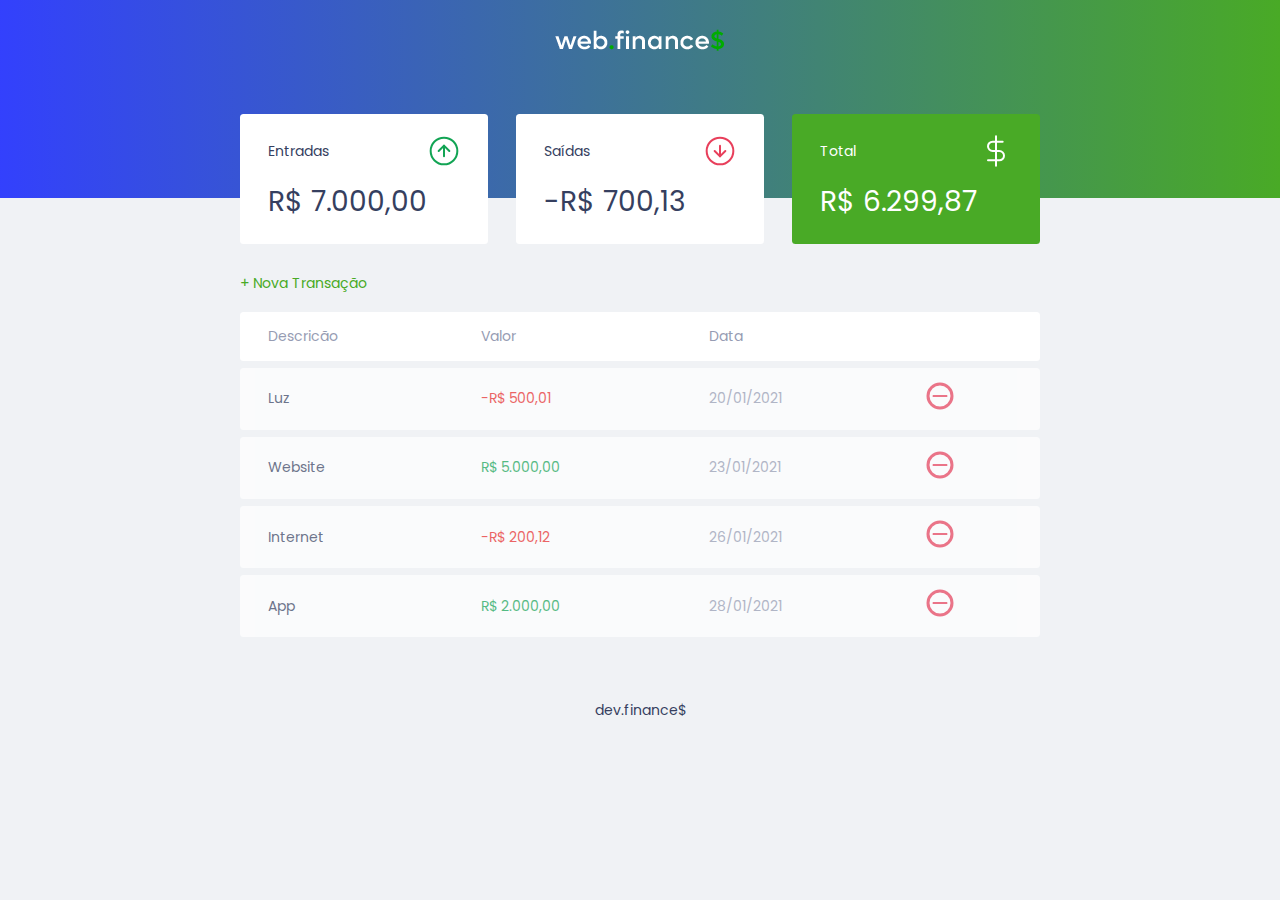
==== index.html @ 3d53b21f "new script" ====
<!DOCTYPE html>
<html lang="pt-br">

<head>
    <meta charset="UTF-8">
    <meta http-equiv="X-UA-Compatible" content="IE=edge">
    <meta name="viewport" content="width=device-width, initial-scale=1.0">
    <title>Web.Finance$</title>
    <link rel="stylesheet" href="./style.css">
    <link rel="preconnect" href="https://fonts.gstatic.com">
    <link href="https://fonts.googleapis.com/css2?family=Poppins:ital,wght@0,100;0,400;0,700;1,100&display=swap"
        rel="stylesheet">
</head>

<body>
    <header>
        <img src="assets/logo.png" alt="Logo web Finances">
    </header>

    <main class="container">
        <section id="balance">
            <h2 class="sr-only">Balanço</h2>

            <div class="card">
                <h3>
                    <span>Entradas</span>
                    <img src="assets/income.svg" alt="Image de entradas">
                </h3>
                <p id="incomeDisplay">R$ 5.000,00</p>
            </div>
            <div class="card">
                <h3>
                    <span>Saídas</span>
                    <img src="assets/expense.svg" alt="Image de saidas">
                </h3>
                <p id="expenseDisplay">R$ 2.000,00</p>
            </div>
            <div class="card total">
                <h3>
                    <span>Total</span>
                    <img src="assets/total.svg" alt="Image de total">
                </h3>
                <p id="totalDisplay">R$ 3.000,00</p>
            </div>
        </section>

        <section id="transaction">
            <h2 class="sr-only">Transações</h2>

            <a href="#" onclick="Modal.open()" class="button new">+ Nova Transação</a>

            <table id="data-table">
                <thead>
                    <th>Descricão</th>
                    <th>Valor</th>
                    <th>Data</th>
                    <th></th>
                </thead>

                <tbody>
                </tbody>
            </table>
        </section>
    </main>

    <div class="modal-overlay">
        <div class="modal">
            <div id="form">
                <h2>Nova transação</h2>
                <form action="">
                    <div class="input-group">
                        <label class="sr-only" for="amount">Descrição</label>
                        <input type="text" id="amount" name="amount" placeholder="Descrição">
                    </div>
                    <div class="input-group">
                        <label class="sr-only" for="amount">Valor</label>
                        <input type="number" step="0.01" id="amount" name="amount" placeholder="0,00">
                        <small class="help">Use o sinal - (Negativo) para despesas e , (vírgula) para cassas
                            decimais.</small>
                    </div>
                    <div class="input-group">
                        <label class="sr-only" for="date">Data</label>
                        <input type="date" id="date" name="date" placeholder="Data">
                    </div>
                    <div class="input-group actions">
                        <a href="#" onclick="Modal.close()" class="button cancel">Cacelar</a>
                        <button>Salvar</button>
                    </div>
                </form>
            </div>
        </div>
    </div>

    <footer>
        <p>dev.finance$</p>
    </footer>
    <script src="script.js"></script>
</body>

</html>
---- style.css ----
/*Global -----------------------*/
:root{
    --dark-blue: #363f5f;
    --green: #49AA26;
}
* {
    margin: 0;
    padding: 0;
    box-sizing: border-box;
}
html{
    font-size:93.75%;
}
body{
    font-family: 'Poppins', sans-serif;
    background-color: #f0f2f5;
}
/*Tittles -----------------------*/
.container {
    width: min(90vw, 800px);
    margin: auto;
}
.sr-only{
    position: absolute;
    width: 1px;
    height: 1px;
    padding: 0;
    margin: -1px;
    overflow: hidden;
    clip: rect(0, 0, 0, 0);
    white-space: nowrap;
    border-width: 0;
}
h2{
    margin-top: 3.2rem;
    margin-bottom: 0.8rem;
    color: var(--dark-blue);
    font-weight: normal;
}
/*Links & Buttons -----------------------*/
a{
    color: var(--green);
    text-decoration: none;
}
a:hover{
    color: #3dd705;
}
.button.new{
    display: inline-block;
    margin-bottom: .8rem;
}
button{
    width: 100%;
    height: 50px;
    border: none;
    color: white;
    background-color: var(--green);
    padding: 0;
    border-radius: 0.10rem;
    cursor: pointer;
}
button:hover{
    background-color: #3dd705;
}
.button.cancel{
    color: #e92929;
    border: 2px #e92929 solid;
    border-radius: 0.10rem;
    height: 50px;
    display: flex;
    align-items: center;
    justify-content: center;
    opacity: 0.7;
}
.button.cancel:hover{
    opacity: 1;
}
/*Header -----------------------*/
header {
    background-image: linear-gradient(to right, rgba(0, 17, 255, 0.788), var(--green));
    padding: 2rem 0 10rem;
    text-align: center;
}
header img{
    width: 172px;
}
/*Balance -----------------------*/
#balance {
    margin-top: -6rem;
}
#balance h2 {
    color: white;
    margin-top: 0;
}
/*Cards -----------------------*/
.card {
    background-color: white;
    padding: 1.5rem 2rem;
    border-radius: 0.25rem;
    margin-bottom: 2rem;
    color: var(--dark-blue);
}
.card h3 {
    font-weight: normal;
    font-size: 1rem;
    display: flex;
    align-items: center;
    justify-content: space-between;
}
.card p {
    font-size: 2rem;
    line-height: 3rem;
    margin-top: 1rem;
}
.card.total {
    background-color: var(--green);
    color: white;
}
/*Table -----------------------*/
#transaction{
    display: block;
    width: 100%;
    overflow-x: auto;
}
#data-table {
    width: 100%;
    border-spacing: 0 0.5rem;
    color: #969cb3;
}
th:first-child, 
td:first-child{
    border-radius: 0.25rem 0 0 0.25rem;
}
th:last-child, 
td:last-child{
    border-radius: 0 0.25rem 0.25rem 0;
}
table th {
    background: white;
    font-weight: normal;
    text-align: left;
    padding: 1rem 2rem;
}
table tbody tr{
    opacity: 0.7;
}
table tbody tr:hover{
    opacity: 1;
}
table td {
    background: white;
    padding: 1rem 2rem;
}
td.description {
    color: var(--dark-blue);
}
td.income{
    color: #12a454;
}
td.expense{
    color: #e92929;
}
/*Modal -----------------------*/
.modal-overlay{
    width: 100%;
    height: 100%;
    background-color: rgba(0, 0, 0, 0.7);
    position: fixed;
    top: 0;
    display: flex;
    align-items: center;
    justify-content:center;
    opacity: 0;
    visibility: hidden;
}
.modal-overlay.active{
    opacity: 1;
    visibility: visible;
}
.modal{
    background-color: #f0f2f5;
    padding: 2.4rem;
}
/*Form -----------------------*/
#form{
    max-width: 500px;
}
#form h2{
    margin-top: 0;
}
input{
    border: none;
    border-radius: 0.2rem;
    padding: 0.8rem;
    width: 100%;
}
.input-group{
    margin-top: 0.8rem;
}
.input-group small{
    opacity: 0.4;
}
.input-group.actions{
    display: flex;
    justify-content: space-between;
    align-items: center;
}
.input-group.actions .button,
.input-group.actions button{
    width: 48%;
}
/*Footer -----------------------*/
footer{
    text-align: center;
    padding: 4rem 0 2rem;
    color: var(--dark-blue);
}
/*Responsive -----------------------*/
@media (min-width: 800px){
    html{
        font-size: 87.75%;
    }
    #balance{
        display: grid;
        grid-template-columns: 1fr 1fr 1fr;
        gap: 2rem;
    }
}
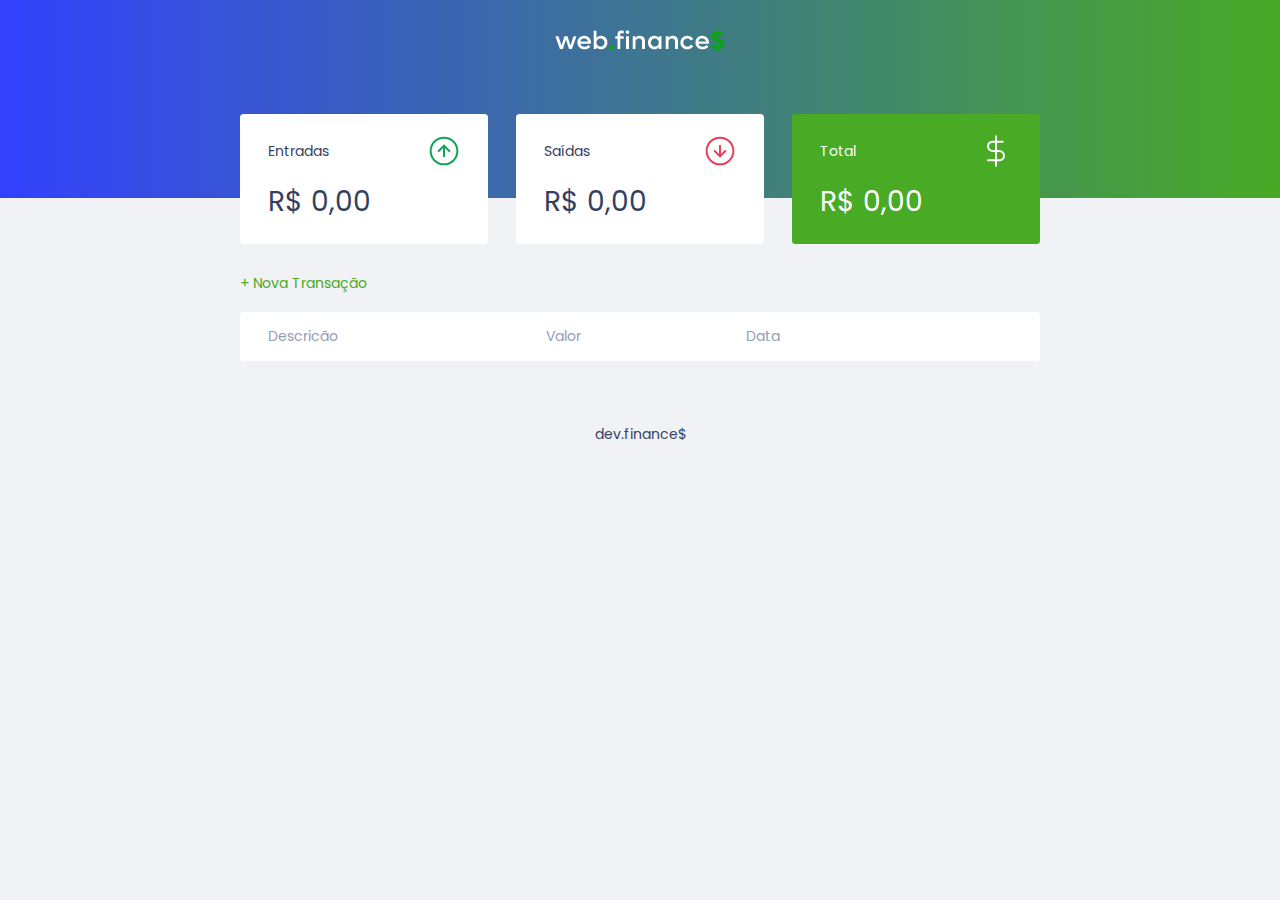
==== commit 8a42d5fe: "Final" ====
--- a/index.html
+++ b/index.html
@@ -26,21 +26,21 @@
                     <span>Entradas</span>
                     <img src="assets/income.svg" alt="Image de entradas">
                 </h3>
-                <p id="incomeDisplay">R$ 5.000,00</p>
+                <p id="incomeDisplay">R$ 0,00</p>
             </div>
             <div class="card">
                 <h3>
                     <span>Saídas</span>
                     <img src="assets/expense.svg" alt="Image de saidas">
                 </h3>
-                <p id="expenseDisplay">R$ 2.000,00</p>
+                <p id="expenseDisplay">R$ 0,00</p>
             </div>
             <div class="card total">
                 <h3>
                     <span>Total</span>
                     <img src="assets/total.svg" alt="Image de total">
                 </h3>
-                <p id="totalDisplay">R$ 3.000,00</p>
+                <p id="totalDisplay">R$ 0,00</p>
             </div>
         </section>
 
@@ -67,10 +67,10 @@
         <div class="modal">
             <div id="form">
                 <h2>Nova transação</h2>
-                <form action="">
+                <form action="" onsubmit="Form.submit(event)">
                     <div class="input-group">
-                        <label class="sr-only" for="amount">Descrição</label>
-                        <input type="text" id="amount" name="amount" placeholder="Descrição">
+                        <label class="sr-only" for="description">Descrição</label>
+                        <input type="text" id="description" name="description" placeholder="Descrição">
                     </div>
                     <div class="input-group">
                         <label class="sr-only" for="amount">Valor</label>
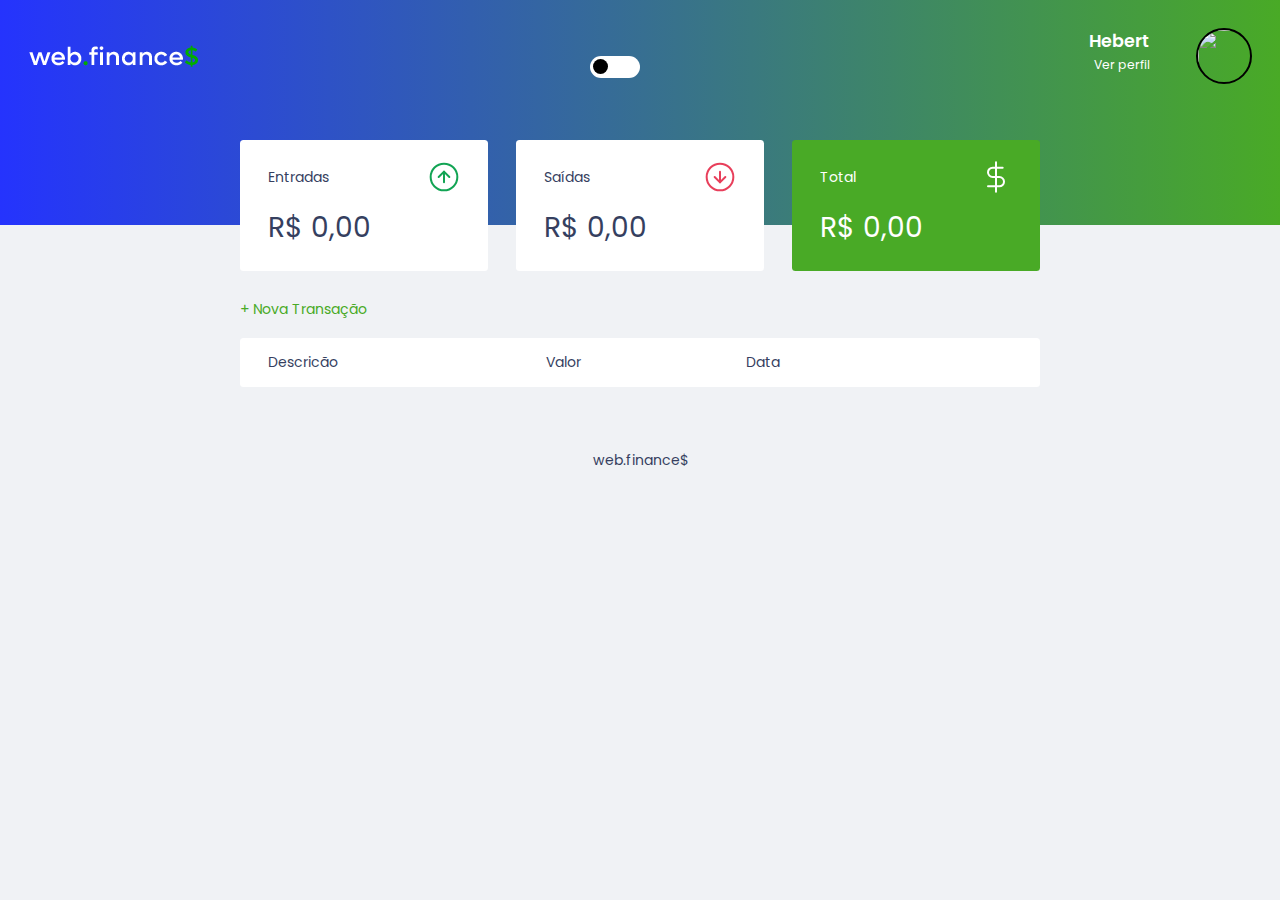
==== commit cba7d2c9: "ajuste dark button" ====
--- a/index.html
+++ b/index.html
@@ -8,15 +8,41 @@
     <title>Web.Finance$</title>
     <link rel="stylesheet" href="./style.css">
     <link rel="preconnect" href="https://fonts.gstatic.com">
-    <link href="https://fonts.googleapis.com/css2?family=Poppins:ital,wght@0,100;0,400;0,700;1,100&display=swap"
-        rel="stylesheet">
+    <link href="https://fonts.googleapis.com/css2?family=Poppins:ital,wght@0,100;0,400;0,700;1,100&display=swap" rel="stylesheet">
+    <link rel="shortcut icon" href="https://www.flaticon.com/svg/vstatic/svg/584/584026.svg?token=exp=1619536310~hmac=4afb9596b55907d18fb8a02813aa51bf" type="image/x-icon">
 </head>
 
 <body>
     <header>
         <img src="assets/logo.png" alt="Logo web Finances">
+        <div id="toggle">
+            <input id="switch" type="checkbox" name="theme">
+            <label id="button-dark" for="switch"></label>
+        </div>
+        <div id="profile">
+            <a href="#" id="avatar-profile">
+                <p>Hebert <span>Ver perfil</span></p>
+                <img
+                  src="https://avatars.githubusercontent.com/u/70274409?v=4"
+                />
+              </a>
+        </div>
     </header>
-
+    <input type="checkbox" id="chec">
+        <label id="label-nav" for="chec">
+            <img id="but" src="assets/menu.png" alt="menu">
+        </label>
+    <nav id="menu">
+        <ul id="lista">
+            <li><a class="link-nav" href="index.html">Home</a></li>
+            <li><a class="link-nav" href="#">Perfil</a></li>
+            <li><a class="link-nav" href="#transaction" target="_top">Transações</a></li>
+        </ul>
+        <div id="toggle2">
+            <input id="switch" type="checkbox" name="theme">
+            <label id="button-dark2" for="switch">Dark Mode</label>
+        </div>
+    </nav>
     <main class="container">
         <section id="balance">
             <h2 class="sr-only">Balanço</h2>
@@ -92,7 +118,7 @@
     </div>
 
     <footer>
-        <p>dev.finance$</p>
+        <p>web.finance$</p>
     </footer>
     <script src="script.js"></script>
 </body>
--- a/style.css
+++ b/style.css
@@ -2,6 +2,12 @@
 :root{
     --dark-blue: #363f5f;
     --green: #49AA26;
+    --bg:#f0f2f5;
+    --bg-table: white;
+    --bg-text: #363f5f;
+    --bg-card: white;
+    --azul:#0011ffd8;
+    --black:black;
 }
 * {
     margin: 0;
@@ -13,7 +19,7 @@
 }
 body{
     font-family: 'Poppins', sans-serif;
-    background-color: #f0f2f5;
+    background-color: var(--bg);
 }
 /*Tittles -----------------------*/
 .container {
@@ -37,9 +43,57 @@
     color: var(--dark-blue);
     font-weight: normal;
 }
+/*Botão dark mode*/
+#toggle{
+    position: absolute;
+    left: 50%;
+    right: 50%;
+}
+#switch[type=checkbox]{
+    height: 0;
+    width: 0;
+    visibility: hidden;
+}
+
+#button-dark {
+    cursor: pointer;
+    text-indent: -9999px;
+    width: 50px;
+    height: 22px;
+    background: white;
+    float: right;
+    border-radius: 100px;
+    position: relative;
+}
+
+#button-dark::after{
+    content: '';
+    position: absolute;
+    top: 3px;
+    left: 3px;
+    width: 15px;
+    height: 15px;
+    background-color: black;
+    border-radius: 90px;
+    transition: 0.3s;
+}
+
+#switch:checked + #button-dark {
+    background-color: black;
+}
+
+#switch:checked + #button-dark::after {
+    background-color: white;
+    left: calc(100% - 5px);
+    transform: translateX(-100%);
+}
+
+#button-dark:active:after {
+    width: 20px;
+}
 /*Links & Buttons -----------------------*/
 a{
-    color: var(--green);
+    color: #49AA26;
     text-decoration: none;
 }
 a:hover{
@@ -70,18 +124,25 @@
     display: flex;
     align-items: center;
     justify-content: center;
-    opacity: 0.7;
+    opacity: 0.8;
 }
 .button.cancel:hover{
     opacity: 1;
 }
+.excluir:hover{
+    -webkit-transform: scale(1.0);
+    transform: scale(1.1);
+}
 /*Header -----------------------*/
 header {
-    background-image: linear-gradient(to right, rgba(0, 17, 255, 0.788), var(--green));
+    background-image: linear-gradient(to right, var(--azul), var(--green));
     padding: 2rem 0 10rem;
-    text-align: center;
+    display: flex;
+    align-items: center;
+    justify-content: space-between;
 }
 header img{
+    margin-left: 2rem;
     width: 172px;
 }
 /*Balance -----------------------*/
@@ -94,11 +155,12 @@
 }
 /*Cards -----------------------*/
 .card {
-    background-color: white;
+    background-color: var(--bg-card);
     padding: 1.5rem 2rem;
     border-radius: 0.25rem;
     margin-bottom: 2rem;
-    color: var(--dark-blue);
+    color: var(--bg-text);
+    transition: 0.3s;
 }
 .card h3 {
     font-weight: normal;
@@ -113,8 +175,14 @@
     margin-top: 1rem;
 }
 .card.total {
-    background-color: var(--green);
-    color: white;
+    background-color: #49AA26;
+    color: white;
+}
+.card:hover{
+    -webkit-transform: scale(1.0);
+    transform: scale(1.1);
+    box-shadow: 1px 1px 3px rgba(0, 0, 0, 0.568)
+    
 }
 /*Table -----------------------*/
 #transaction{
@@ -125,7 +193,7 @@
 #data-table {
     width: 100%;
     border-spacing: 0 0.5rem;
-    color: #969cb3;
+    color: var(--bg-text);
 }
 th:first-child, 
 td:first-child{
@@ -136,23 +204,23 @@
     border-radius: 0 0.25rem 0.25rem 0;
 }
 table th {
-    background: white;
+    background: var(--bg-table);
     font-weight: normal;
     text-align: left;
     padding: 1rem 2rem;
 }
 table tbody tr{
-    opacity: 0.7;
+    opacity: 0.8;
 }
 table tbody tr:hover{
     opacity: 1;
 }
 table td {
-    background: white;
+    background: var(--bg-table);
     padding: 1rem 2rem;
 }
 td.description {
-    color: var(--dark-blue);
+    color: var(--bg-text);
 }
 td.income{
     color: #12a454;
@@ -213,9 +281,106 @@
 footer{
     text-align: center;
     padding: 4rem 0 2rem;
-    color: var(--dark-blue);
-}
-/*Responsive -----------------------*/
+    color: var(--bg-text);
+}
+ /* avatar */
+#profile{
+    margin-right: 2rem;
+}
+#avatar-profile {
+    display: flex;
+    align-items: right;
+    color: white;
+    text-decoration: none;
+    position: relative;
+    text-align: right;
+  }
+  
+#avatar-profile p {
+    font-size: 1.25rem; /* 20px of 16px root*/
+    line-height: 1.875rem; /*30px of 16px root*/
+    margin-right: 1.25rem;
+  
+    font-weight: 600;
+  }
+  
+#avatar-profile span {
+    display: block;
+  
+    font-weight: normal;
+    font-size: 0.875rem; /* 14px of 16px root*/
+    line-height: 1.5rem; /* 24px of 16px root*/
+  
+    font-weight: 400;
+  }
+  
+#avatar-profile p span:hover {
+    text-decoration: underline;
+    color:var(--color-secondary);
+  }
+  
+#avatar-profile img {
+    width: 4rem; /* 64px of 16px root*/
+    height: 4rem; /* 64px of 16px root*/
+    border-radius: 50%;
+    border: 0.156rem solid var(--black); /* 2.5px of 16px root*/
+  }
+#menu{
+    background-color: rgb(17, 17, 17);
+    width: 100%;
+    height: 100%;
+    position: absolute;
+    top: 0;
+    visibility: hidden;
+    display: none;
+  }
+#but{
+    width: 40px;
+  }
+
+.link-nav{
+    text-decoration: none;
+    color: white;
+    display: block;
+    padding: 20px 5px;
+}
+.link-nav:hover{
+    color: white;
+}
+#label-nav{
+    padding: 15px;
+    position: absolute;
+    top: 0;
+    z-index: 1;
+    visibility: hidden;
+}
+#lista{
+    position: absolute;
+    top: 70px;
+    width: 100%;
+    list-style: none;
+    text-align: center;
+}
+#chec[type="checkbox"]{
+    display: none;
+}
+#chec[type="checkbox"]:checked ~ #menu{
+    display: block;
+}
+/*Button 2*/
+#toggle2{
+    display: flex;
+    bottom: 55.5%;
+    color: white;
+    margin: auto;
+    margin-top: 285px;
+}
+#button-dark2{
+    margin: auto;
+    pointer-events: auto;
+}
+
+  /*Responsive -----------------------*/
 @media (min-width: 800px){
     html{
         font-size: 87.75%;
@@ -225,4 +390,35 @@
         grid-template-columns: 1fr 1fr 1fr;
         gap: 2rem;
     }
+}
+@media (max-width: 650px){
+    #avatar-profile{
+        opacity: 0;
+        visibility: hidden;
+    }
+    #toggle{
+        margin-top: 10px;
+        text-align:center;
+        margin-left: 15px;
+    }
+    header{
+        display: block;
+        align-items: center;
+        justify-content: center;
+        text-align: center;
+        margin: auto;
+    }
+    header img{
+        margin-left: 0;
+        margin-top: 15px;
+    }
+    #menu{
+        visibility: visible;
+    }
+    #label-nav{
+        visibility: visible;
+    }
+    #toggle{
+        display: none;
+    }
 }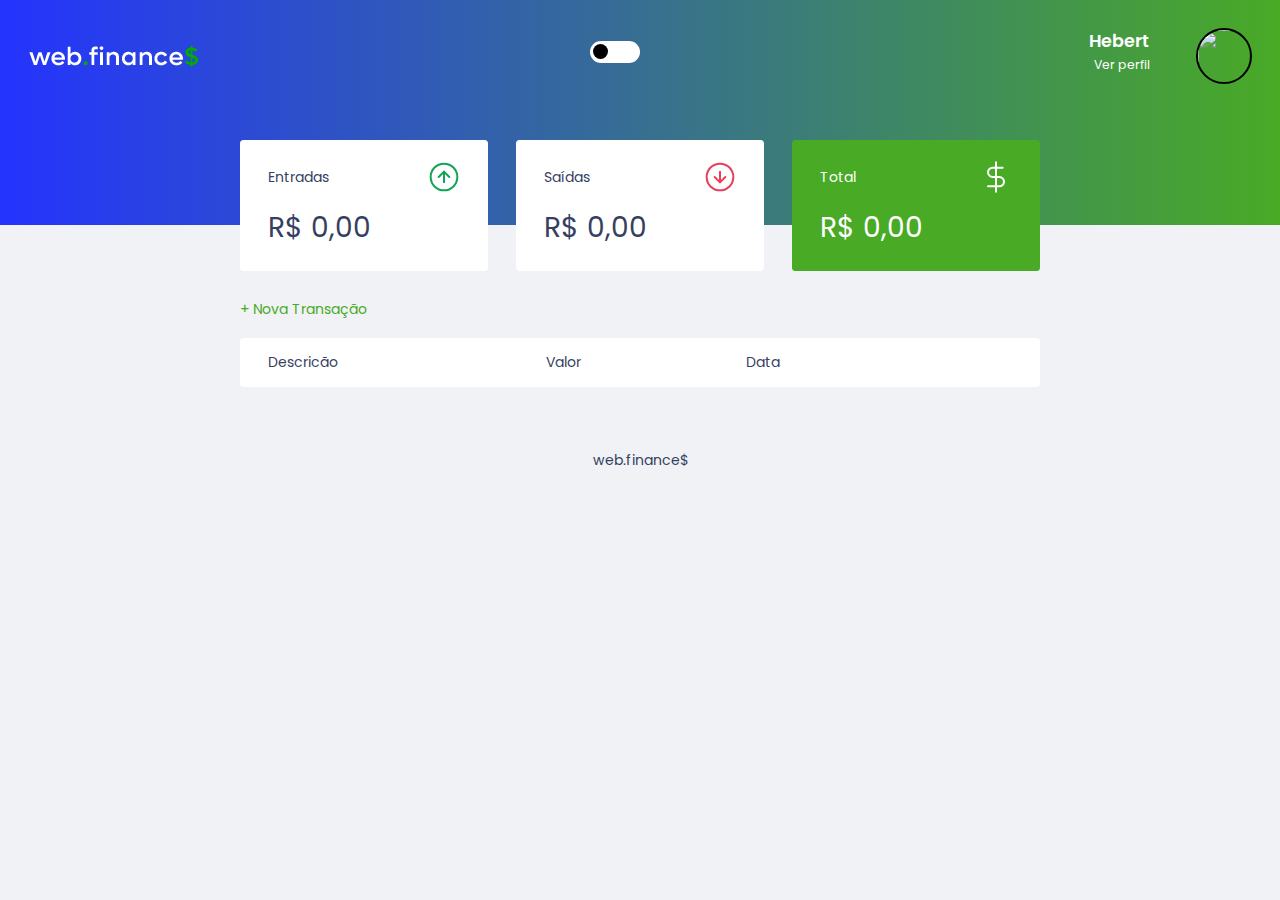
==== commit 7ddd8b32: "perfil" ====
--- a/index.html
+++ b/index.html
@@ -20,7 +20,7 @@
             <label id="button-dark" for="switch"></label>
         </div>
         <div id="profile">
-            <a href="#" id="avatar-profile">
+            <a href="profile.html" id="avatar-profile">
                 <p>Hebert <span>Ver perfil</span></p>
                 <img
                   src="https://avatars.githubusercontent.com/u/70274409?v=4"
@@ -35,8 +35,7 @@
     <nav id="menu">
         <ul id="lista">
             <li><a class="link-nav" href="index.html">Home</a></li>
-            <li><a class="link-nav" href="#">Perfil</a></li>
-            <li><a class="link-nav" href="#transaction" target="_top">Transações</a></li>
+            <li><a class="link-nav" href="profile.html">Perfil</a></li>
         </ul>
         <div id="toggle2">
             <input id="switch" type="checkbox" name="theme">
@@ -101,8 +100,8 @@
                     <div class="input-group">
                         <label class="sr-only" for="amount">Valor</label>
                         <input type="number" step="0.01" id="amount" name="amount" placeholder="0,00">
-                        <small class="help">Use o sinal - (Negativo) para despesas e , (vírgula) para cassas
-                            decimais.</small>
+                        <p class="help">Use o sinal - (Negativo) para despesas e , (vírgula) para cassas
+                            decimais.</p>
                     </div>
                     <div class="input-group">
                         <label class="sr-only" for="date">Data</label>
--- a/style.css
+++ b/style.css
@@ -1,6 +1,5 @@
 /*Global -----------------------*/
 :root{
-    --dark-blue: #363f5f;
     --green: #49AA26;
     --bg:#f0f2f5;
     --bg-table: white;
@@ -40,14 +39,20 @@
 h2{
     margin-top: 3.2rem;
     margin-bottom: 0.8rem;
-    color: var(--dark-blue);
+    color: var(--bg-text);
     font-weight: normal;
+}
+.help{
+    color: var(--bg-text);
+    font-size: 13px;
+    opacity: 0.7;
 }
 /*Botão dark mode*/
 #toggle{
     position: absolute;
     left: 50%;
     right: 50%;
+    top: 20px;
 }
 #switch[type=checkbox]{
     height: 0;
@@ -108,7 +113,7 @@
     height: 50px;
     border: none;
     color: white;
-    background-color: var(--green);
+    background-color: #49AA26;
     padding: 0;
     border-radius: 0.10rem;
     cursor: pointer;
@@ -246,7 +251,7 @@
     visibility: visible;
 }
 .modal{
-    background-color: #f0f2f5;
+    background-color: var(--bg);
     padding: 2.4rem;
 }
 /*Form -----------------------*/
@@ -261,6 +266,9 @@
     border-radius: 0.2rem;
     padding: 0.8rem;
     width: 100%;
+    background-color: var(--bg-table);
+    color: var(--bg-text);
+    
 }
 .input-group{
     margin-top: 0.8rem;
@@ -328,7 +336,7 @@
 #menu{
     background-color: rgb(17, 17, 17);
     width: 100%;
-    height: 100%;
+    height: 95%;
     position: absolute;
     top: 0;
     visibility: hidden;
@@ -370,10 +378,9 @@
 /*Button 2*/
 #toggle2{
     display: flex;
-    bottom: 55.5%;
     color: white;
     margin: auto;
-    margin-top: 285px;
+    margin-top: 220px;
 }
 #button-dark2{
     margin: auto;
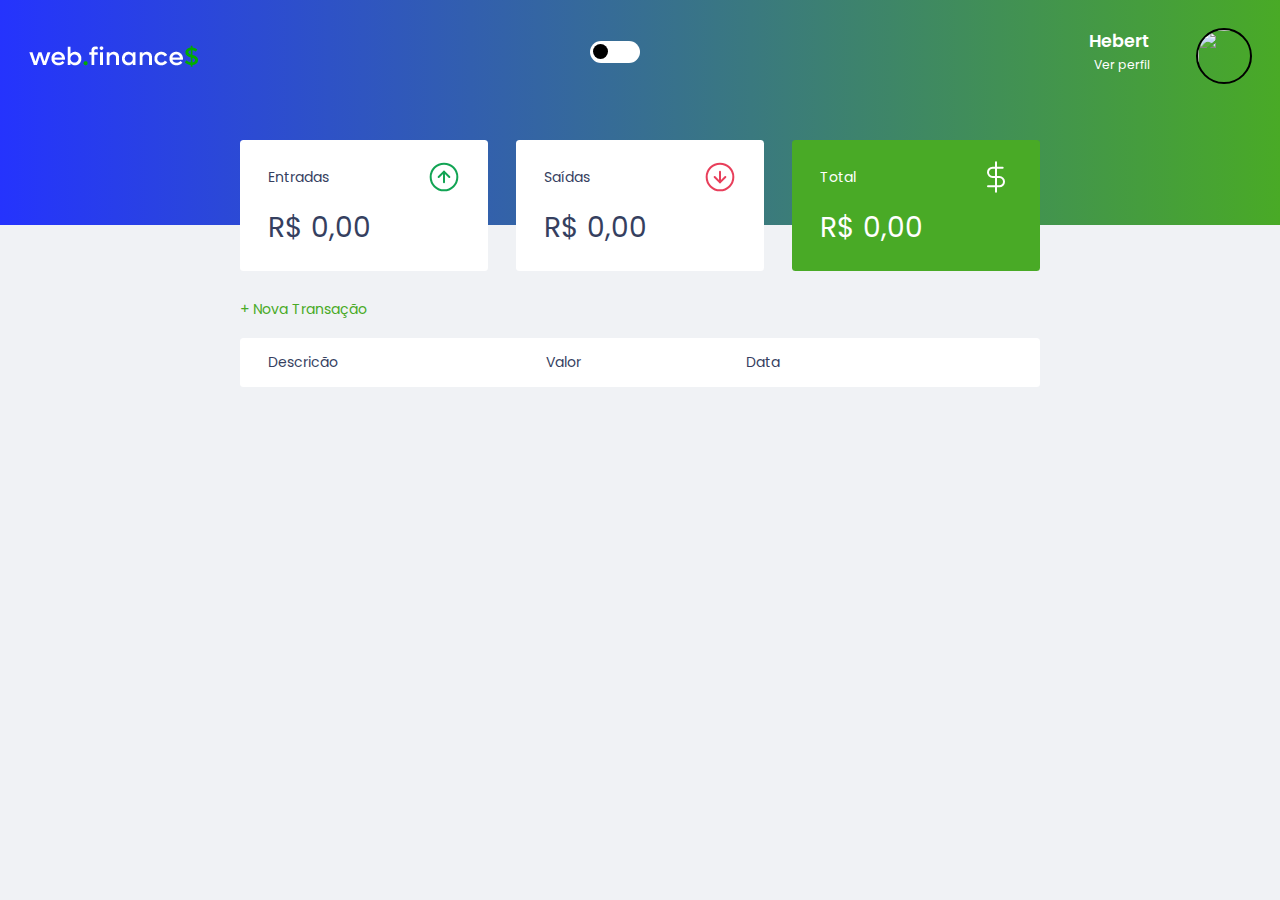
==== commit bbd6da7f: "att" ====
--- a/index.html
+++ b/index.html
@@ -115,10 +115,6 @@
             </div>
         </div>
     </div>
-
-    <footer>
-        <p>web.finance$</p>
-    </footer>
     <script src="script.js"></script>
 </body>
 
--- a/style.css
+++ b/style.css
@@ -43,7 +43,7 @@
     font-weight: normal;
 }
 .help{
-    color: var(--bg-text);
+    color: #c2c2c2;
     font-size: 13px;
     opacity: 0.7;
 }
@@ -229,6 +229,7 @@
 }
 td.income{
     color: #12a454;
+    
 }
 td.expense{
     color: #e92929;
@@ -267,7 +268,7 @@
     padding: 0.8rem;
     width: 100%;
     background-color: var(--bg-table);
-    color: var(--bg-text);
+    color: var(--black);
     
 }
 .input-group{
@@ -284,12 +285,6 @@
 .input-group.actions .button,
 .input-group.actions button{
     width: 48%;
-}
-/*Footer -----------------------*/
-footer{
-    text-align: center;
-    padding: 4rem 0 2rem;
-    color: var(--bg-text);
 }
  /* avatar */
 #profile{
@@ -428,4 +423,10 @@
     #toggle{
         display: none;
     }
+    td.income{
+        padding: 0;
+    }
+    td.expense{
+        padding: 0;
+    }
 }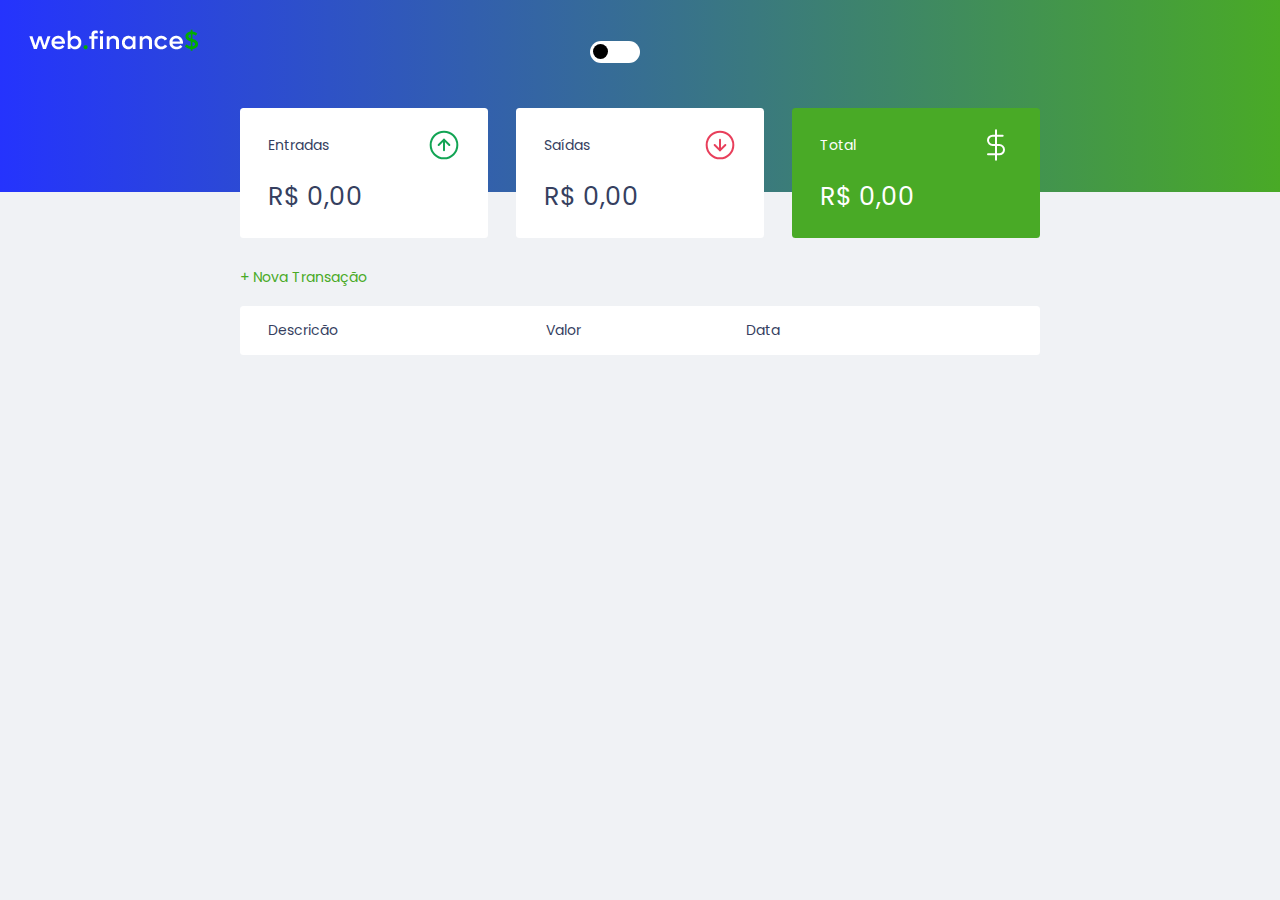
==== commit 5728674c: "Update index.html" ====
--- a/index.html
+++ b/index.html
@@ -19,14 +19,14 @@
             <input id="switch" type="checkbox" name="theme">
             <label id="button-dark" for="switch"></label>
         </div>
-        <div id="profile">
+<!--         <div id="profile">
             <a href="profile.html" id="avatar-profile">
                 <p>Hebert <span>Ver perfil</span></p>
                 <img
                   src="https://avatars.githubusercontent.com/u/70274409?v=4"
                 />
               </a>
-        </div>
+        </div> -->
     </header>
     <input type="checkbox" id="chec">
         <label id="label-nav" for="chec">
@@ -118,4 +118,4 @@
     <script src="script.js"></script>
 </body>
 
-</html>+</html>
--- a/style.css
+++ b/style.css
@@ -175,7 +175,7 @@
     justify-content: space-between;
 }
 .card p {
-    font-size: 2rem;
+    font-size: 1.8rem;
     line-height: 3rem;
     margin-top: 1rem;
 }
@@ -187,7 +187,7 @@
     -webkit-transform: scale(1.0);
     transform: scale(1.1);
     box-shadow: 1px 1px 3px rgba(0, 0, 0, 0.568)
-    
+  
 }
 /*Table -----------------------*/
 #transaction{
@@ -331,7 +331,7 @@
 #menu{
     background-color: rgb(17, 17, 17);
     width: 100%;
-    height: 95%;
+    height: 100%;
     position: absolute;
     top: 0;
     visibility: hidden;
@@ -429,4 +429,4 @@
     td.expense{
         padding: 0;
     }
-}+}
